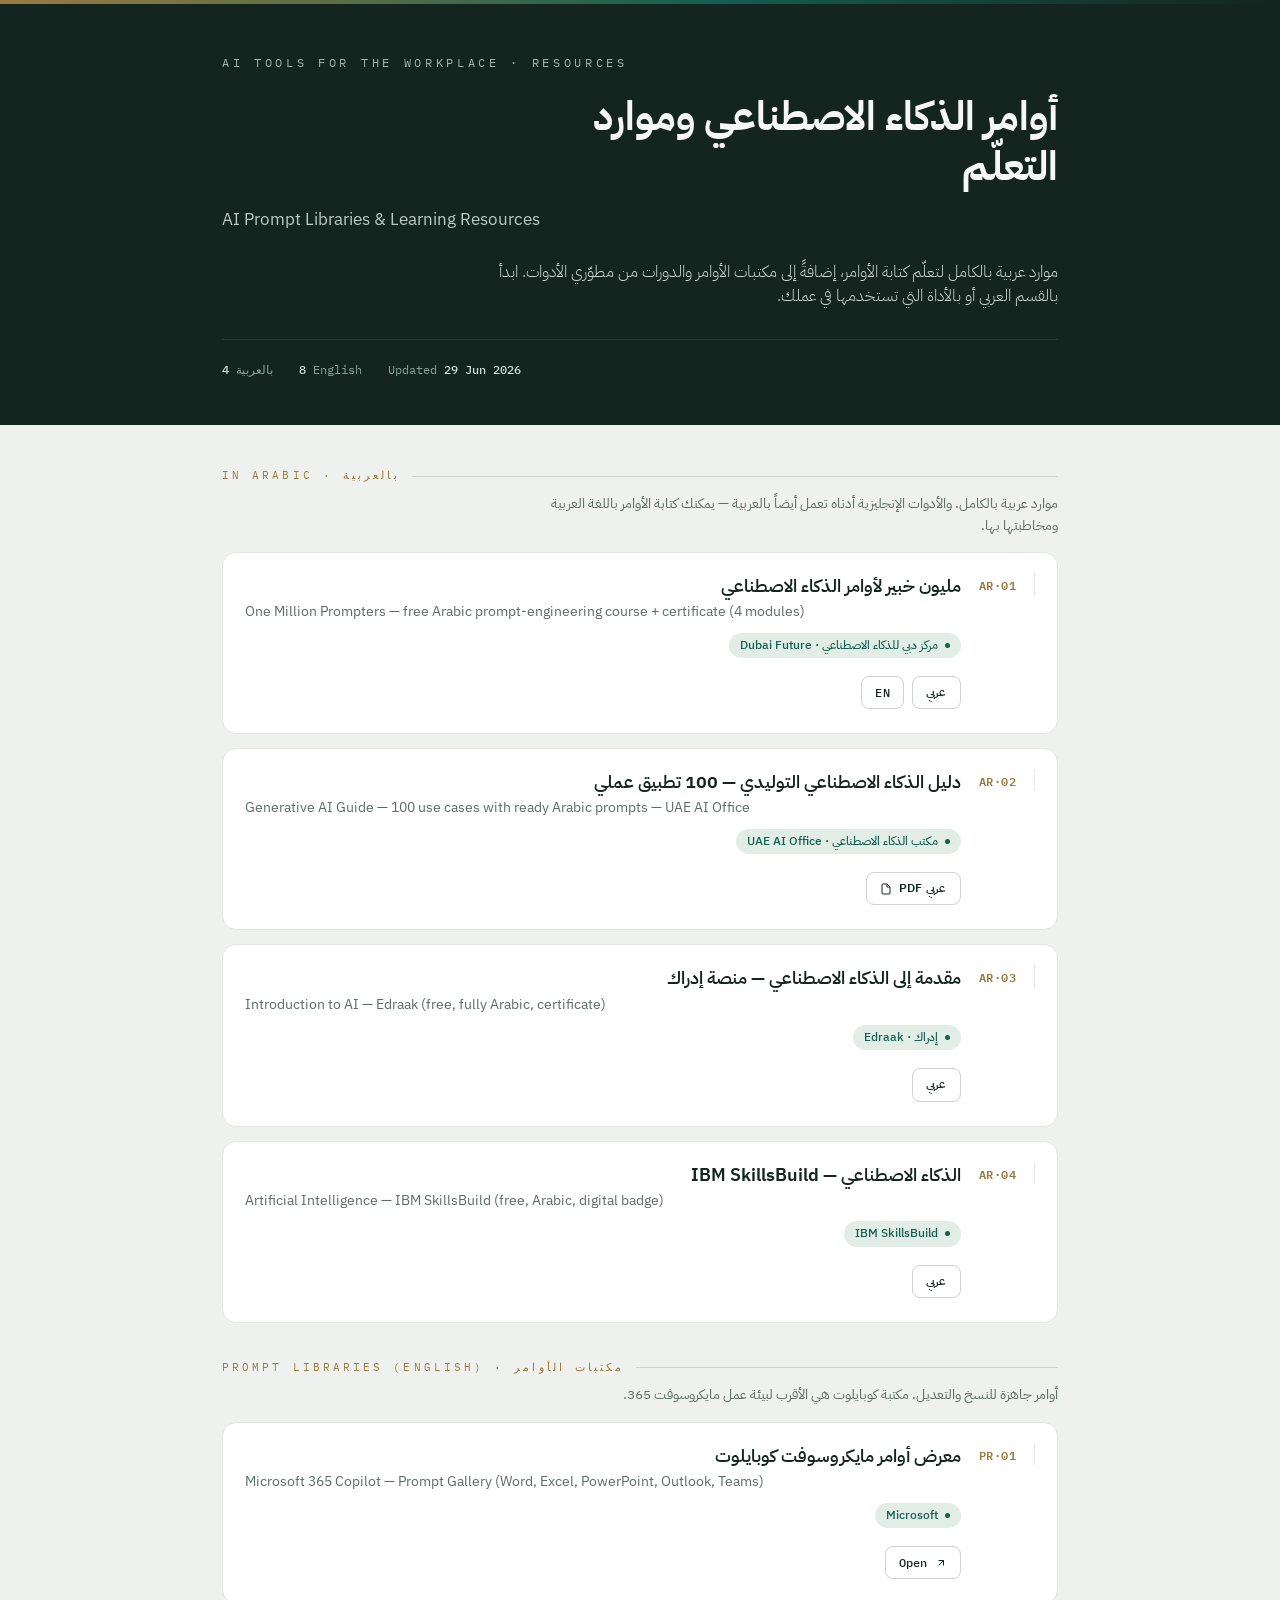
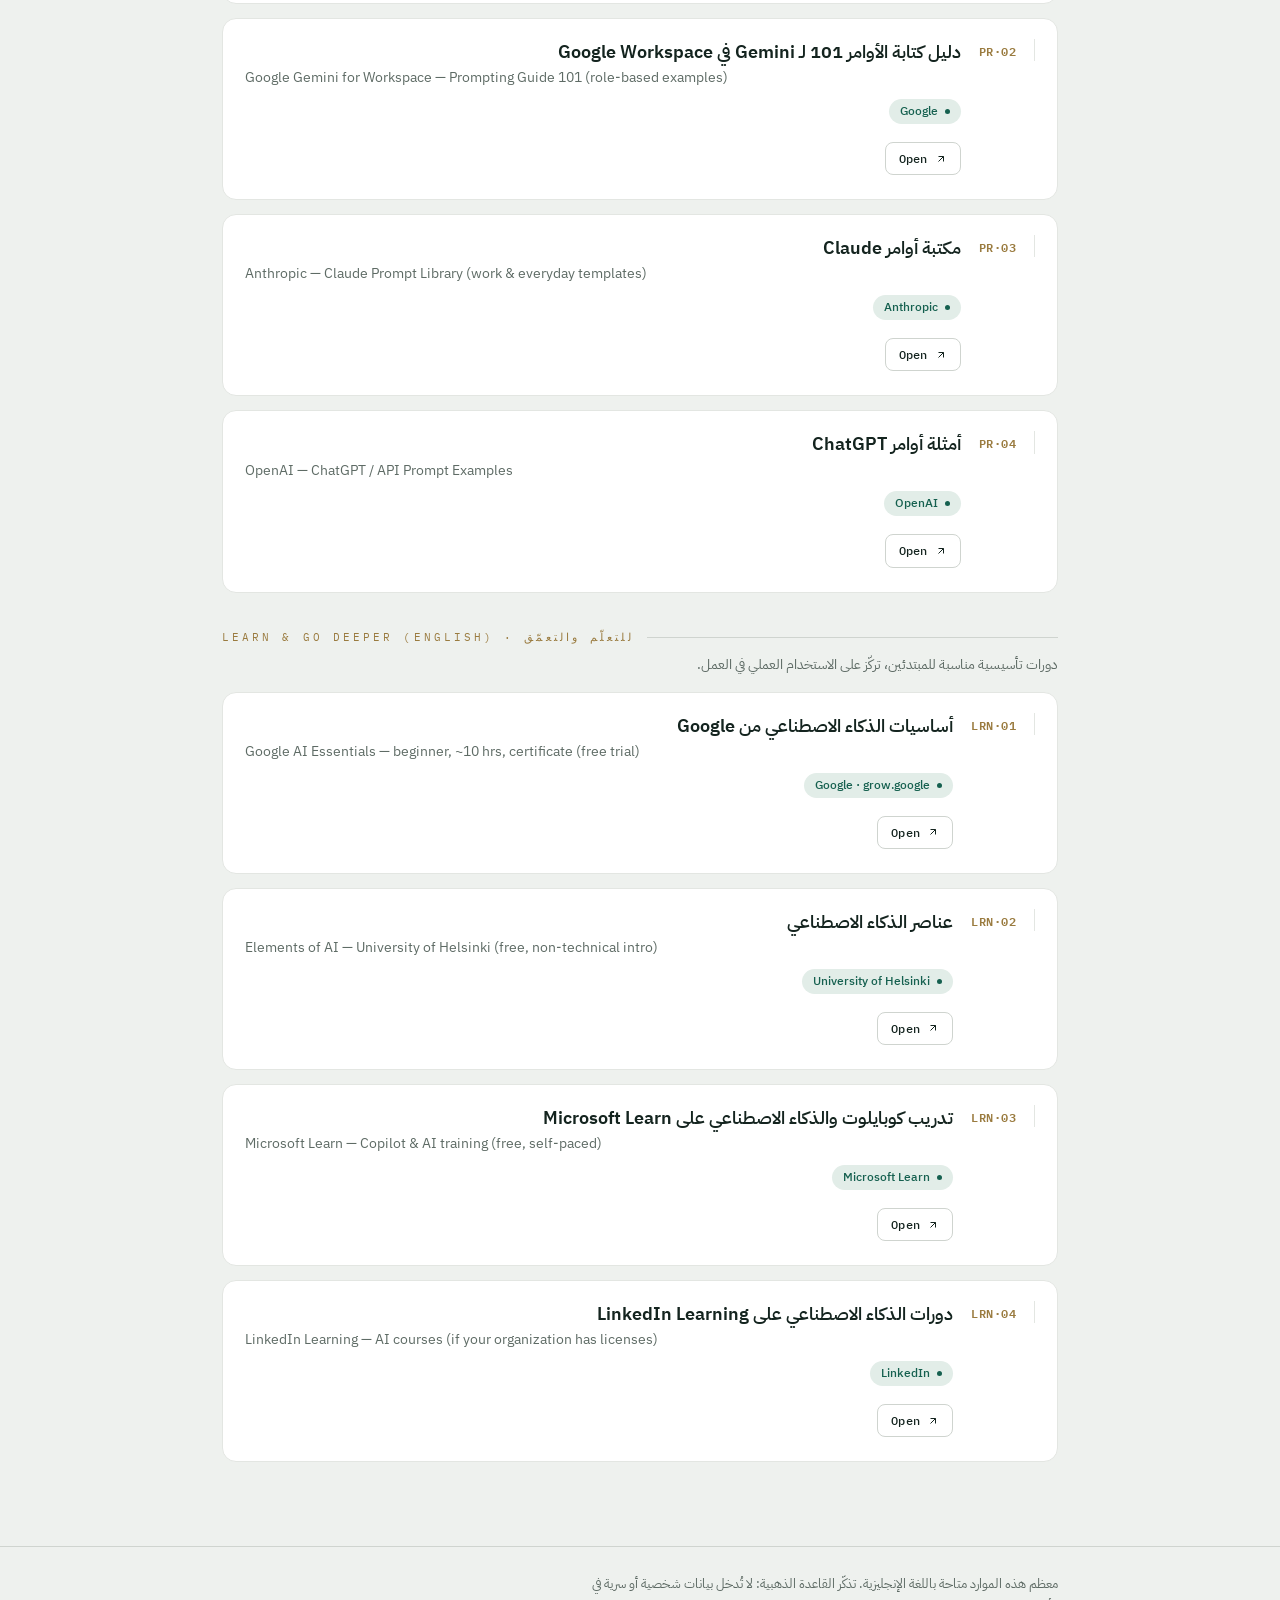
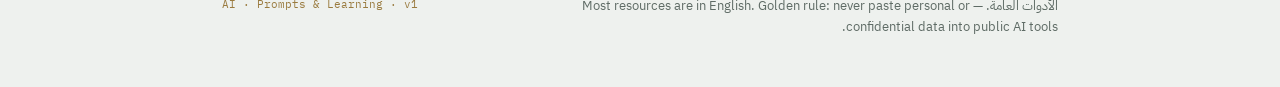
==== ai-prompts-learning.html @ 6029c6d7 "Add files via upload" ====
<!DOCTYPE html>
<html lang="ar" dir="rtl">
<head>
<meta charset="UTF-8">
<meta name="viewport" content="width=device-width, initial-scale=1.0">
<title>أوامر الذكاء الاصطناعي وموارد التعلّم</title>
<link rel="preconnect" href="https://fonts.googleapis.com">
<link rel="preconnect" href="https://fonts.gstatic.com" crossorigin>
<link href="https://fonts.googleapis.com/css2?family=IBM+Plex+Sans+Arabic:wght@300;400;500;600;700&family=IBM+Plex+Sans:wght@400;500;600&family=IBM+Plex+Mono:wght@500;600&display=swap" rel="stylesheet">
<style>
  :root{
    --ink:#14241f; --paper:#eef1ee; --card:#ffffff;
    --accent:#15604f; --accent-soft:#e2ede8; --brass:#9a7b3f;
    --muted:#5e6b65; --line:#e3e6e2; --line-strong:#cfd4cf; --radius:14px;
    --ar:"IBM Plex Sans Arabic", system-ui, sans-serif;
    --en:"IBM Plex Sans", system-ui, sans-serif;
    --mono:"IBM Plex Mono", ui-monospace, monospace;
  }
  *{box-sizing:border-box;margin:0;padding:0}
  body{font-family:var(--ar);background:var(--paper);color:var(--ink);line-height:1.6;-webkit-font-smoothing:antialiased}
  .wrap{max-width:880px;margin:0 auto;padding:0 22px}

  header.top{background:var(--ink);color:#f4f7f5;padding:54px 0 46px;position:relative;overflow:hidden}
  header.top::before{content:"";position:absolute;inset:0 0 auto 0;height:4px;
    background:linear-gradient(90deg,var(--brass) 0%,var(--accent) 55%,transparent 100%)}
  .kicker{font-family:var(--mono);font-size:11.5px;letter-spacing:.32em;text-transform:uppercase;color:#9fb6ad;margin-bottom:20px;direction:ltr}
  header.top h1{font-weight:700;font-size:clamp(26px,5.4vw,40px);line-height:1.25;max-width:20ch}
  header.top .sub{font-family:var(--en);direction:ltr;font-size:clamp(14px,2.4vw,17px);color:#bcccc5;font-weight:400;margin-top:14px}
  header.top p.lede{margin-top:26px;max-width:60ch;color:#cdd8d3;font-size:15.5px;font-weight:300}
  .meta-row{margin-top:30px;display:flex;flex-wrap:wrap;gap:10px 26px;align-items:center;
    font-family:var(--mono);font-size:12px;color:#88a39a;direction:ltr;border-top:1px solid rgba(255,255,255,.10);padding-top:20px}
  .meta-row b{color:#cfe0da;font-weight:500}

  main{padding:42px 0 70px}
  .grouplabel{font-family:var(--mono);font-size:11px;letter-spacing:.28em;text-transform:uppercase;color:var(--brass);
    margin:36px 0 14px;display:flex;align-items:center;gap:12px;direction:ltr}
  .grouplabel::after{content:"";flex:1;height:1px;background:var(--line-strong)}
  .grouplabel:first-child{margin-top:0}
  .groupnote{font-size:13.5px;color:var(--muted);margin:-6px 0 16px;max-width:64ch}

  .item{background:var(--card);border:1px solid var(--line);border-radius:var(--radius);padding:20px 22px;margin-bottom:14px;
    display:grid;grid-template-columns:auto 1fr;gap:4px 18px;position:relative;
    transition:border-color .18s ease, box-shadow .18s ease, transform .18s ease}
  .item:hover{border-color:var(--line-strong);box-shadow:0 6px 22px -14px rgba(20,36,31,.4);transform:translateY(-1px)}
  .ref{grid-row:1 / span 3;font-family:var(--mono);font-size:12px;font-weight:600;color:var(--brass);direction:ltr;letter-spacing:.04em;
    border-inline-end:1px solid var(--line);padding-inline-end:18px;align-self:start;white-space:nowrap;padding-top:3px}
  .titles{min-width:0}
  .t-ar{font-weight:600;font-size:18px;line-height:1.4;color:var(--ink)}
  .t-en{font-family:var(--en);direction:ltr;font-size:13.5px;color:var(--muted);margin-top:3px;font-weight:400}
  .issuer{margin-top:10px;display:inline-flex;align-items:center;gap:7px;font-size:12px;color:var(--accent);
    background:var(--accent-soft);padding:3px 11px;border-radius:100px;font-weight:500}
  .issuer .dot{width:5px;height:5px;border-radius:50%;background:var(--accent)}

  .links{grid-column:2;display:flex;flex-wrap:wrap;gap:8px;margin-top:14px}
  a.lnk{text-decoration:none;font-family:var(--mono);font-size:12px;font-weight:500;letter-spacing:.02em;color:var(--ink);
    border:1px solid var(--line-strong);border-radius:8px;padding:6px 13px;display:inline-flex;align-items:center;gap:7px;direction:ltr;
    transition:background .15s ease,color .15s ease,border-color .15s ease}
  a.lnk:hover,a.lnk:focus-visible{background:var(--accent);color:#fff;border-color:var(--accent)}
  a.lnk svg{width:12px;height:12px;flex:none}
  a:focus-visible{outline:2px solid var(--accent);outline-offset:3px}

  footer{border-top:1px solid var(--line-strong);padding:26px 0 50px;color:var(--muted);font-size:12.5px}
  footer .wrap{display:flex;flex-wrap:wrap;gap:8px 18px;justify-content:space-between;align-items:center}
  footer .note{max-width:60ch;line-height:1.7}
  footer .mono{font-family:var(--mono);font-size:11px;color:var(--brass);direction:ltr}

  @media (max-width:560px){
    .item{grid-template-columns:1fr;gap:2px}
    .ref{grid-row:auto;border-inline-end:none;border-bottom:1px solid var(--line);padding-inline-end:0;padding-bottom:8px;margin-bottom:8px}
    .links{grid-column:1}
  }
  @media (prefers-reduced-motion:reduce){*{transition:none!important}}
</style>
</head>
<body>

<header class="top">
  <div class="wrap">
    <div class="kicker">AI Tools for the Workplace · Resources</div>
    <h1>أوامر الذكاء الاصطناعي وموارد التعلّم</h1>
    <div class="sub">AI Prompt Libraries &amp; Learning Resources</div>
    <p class="lede">موارد عربية بالكامل لتعلّم كتابة الأوامر، إضافةً إلى مكتبات الأوامر والدورات من مطوّري الأدوات. ابدأ بالقسم العربي أو بالأداة التي تستخدمها في عملك.</p>
    <div class="meta-row">
      <span><b>4</b> بالعربية</span>
      <span><b>8</b> English</span>
      <span>Updated <b>29 Jun 2026</b></span>
    </div>
  </div>
</header>

<main>
  <div class="wrap">

    <!-- ============ ARABIC ============ -->
    <div class="grouplabel">In Arabic · بالعربية</div>
    <p class="groupnote">موارد عربية بالكامل. والأدوات الإنجليزية أدناه تعمل أيضاً بالعربية — يمكنك كتابة الأوامر باللغة العربية ومخاطبتها بها.</p>

    <!-- AR·01 -->
    <article class="item">
      <div class="ref">AR&middot;01</div>
      <div class="titles">
        <div class="t-ar">مليون خبير لأوامر الذكاء الاصطناعي</div>
        <div class="t-en">One Million Prompters — free Arabic prompt-engineering course + certificate (4 modules)</div>
        <span class="issuer"><span class="dot"></span>مركز دبي للذكاء الاصطناعي · Dubai Future</span>
      </div>
      <div class="links">
        <a class="lnk" href="https://dub.ai/ar/omp-ar" target="_blank" rel="noopener"><span style="font-family:var(--ar);font-weight:600">عربي</span></a>
        <a class="lnk" href="https://dub.ai/en/omp" target="_blank" rel="noopener">EN</a>
      </div>
    </article>

    <!-- AR·02 -->
    <article class="item">
      <div class="ref">AR&middot;02</div>
      <div class="titles">
        <div class="t-ar">دليل الذكاء الاصطناعي التوليدي — 100 تطبيق عملي</div>
        <div class="t-en">Generative AI Guide — 100 use cases with ready Arabic prompts — UAE AI Office</div>
        <span class="issuer"><span class="dot"></span>مكتب الذكاء الاصطناعي · UAE AI Office</span>
      </div>
      <div class="links">
        <a class="lnk" href="https://ai.gov.ae/wp-content/uploads/2023/04/406.-Generative-AI-Guide_ver1-AR.pdf" target="_blank" rel="noopener"><svg viewBox="0 0 24 24" fill="none" stroke="currentColor" stroke-width="2"><path d="M14 2H6a2 2 0 0 0-2 2v16a2 2 0 0 0 2 2h12a2 2 0 0 0 2-2V8z"/><path d="M14 2v6h6"/></svg><span style="font-family:var(--ar);font-weight:600">PDF عربي</span></a>
      </div>
    </article>

    <!-- AR·03 -->
    <article class="item">
      <div class="ref">AR&middot;03</div>
      <div class="titles">
        <div class="t-ar">مقدمة إلى الذكاء الاصطناعي — منصة إدراك</div>
        <div class="t-en">Introduction to AI — Edraak (free, fully Arabic, certificate)</div>
        <span class="issuer"><span class="dot"></span>إدراك · Edraak</span>
      </div>
      <div class="links">
        <a class="lnk" href="https://www.edraak.org/programs/course/arin-vt3_2018/" target="_blank" rel="noopener"><span style="font-family:var(--ar);font-weight:600">عربي</span></a>
      </div>
    </article>

    <!-- AR·04 -->
    <article class="item">
      <div class="ref">AR&middot;04</div>
      <div class="titles">
        <div class="t-ar">الذكاء الاصطناعي — IBM SkillsBuild</div>
        <div class="t-en">Artificial Intelligence — IBM SkillsBuild (free, Arabic, digital badge)</div>
        <span class="issuer"><span class="dot"></span>IBM SkillsBuild</span>
      </div>
      <div class="links">
        <a class="lnk" href="https://skillsbuild.org/ar/students/course-catalog/artificial-intelligence" target="_blank" rel="noopener"><span style="font-family:var(--ar);font-weight:600">عربي</span></a>
      </div>
    </article>

    <!-- ============ PROMPT LIBRARIES ============ -->
    <div class="grouplabel">Prompt Libraries (English) · مكتبات الأوامر</div>
    <p class="groupnote">أوامر جاهزة للنسخ والتعديل. مكتبة كوبايلوت هي الأقرب لبيئة عمل مايكروسوفت 365.</p>

    <!-- PR·01 -->
    <article class="item">
      <div class="ref">PR&middot;01</div>
      <div class="titles">
        <div class="t-ar">معرض أوامر مايكروسوفت كوبايلوت</div>
        <div class="t-en">Microsoft 365 Copilot — Prompt Gallery (Word, Excel, PowerPoint, Outlook, Teams)</div>
        <span class="issuer"><span class="dot"></span>Microsoft</span>
      </div>
      <div class="links">
        <a class="lnk" href="https://m365.cloud.microsoft/copilot-prompts" target="_blank" rel="noopener">Open<svg viewBox="0 0 24 24" fill="none" stroke="currentColor" stroke-width="2"><path d="M7 17 17 7M7 7h10v10"/></svg></a>
      </div>
    </article>

    <!-- PR·02 -->
    <article class="item">
      <div class="ref">PR&middot;02</div>
      <div class="titles">
        <div class="t-ar">دليل كتابة الأوامر 101 لـ Gemini في Google Workspace</div>
        <div class="t-en">Google Gemini for Workspace — Prompting Guide 101 (role-based examples)</div>
        <span class="issuer"><span class="dot"></span>Google</span>
      </div>
      <div class="links">
        <a class="lnk" href="https://workspace.google.com/learning/content/gemini-prompt-guide" target="_blank" rel="noopener">Open<svg viewBox="0 0 24 24" fill="none" stroke="currentColor" stroke-width="2"><path d="M7 17 17 7M7 7h10v10"/></svg></a>
      </div>
    </article>

    <!-- PR·03 -->
    <article class="item">
      <div class="ref">PR&middot;03</div>
      <div class="titles">
        <div class="t-ar">مكتبة أوامر Claude</div>
        <div class="t-en">Anthropic — Claude Prompt Library (work &amp; everyday templates)</div>
        <span class="issuer"><span class="dot"></span>Anthropic</span>
      </div>
      <div class="links">
        <a class="lnk" href="https://docs.anthropic.com/claude/prompt-library" target="_blank" rel="noopener">Open<svg viewBox="0 0 24 24" fill="none" stroke="currentColor" stroke-width="2"><path d="M7 17 17 7M7 7h10v10"/></svg></a>
      </div>
    </article>

    <!-- PR·04 -->
    <article class="item">
      <div class="ref">PR&middot;04</div>
      <div class="titles">
        <div class="t-ar">أمثلة أوامر ChatGPT</div>
        <div class="t-en">OpenAI — ChatGPT / API Prompt Examples</div>
        <span class="issuer"><span class="dot"></span>OpenAI</span>
      </div>
      <div class="links">
        <a class="lnk" href="https://platform.openai.com/examples" target="_blank" rel="noopener">Open<svg viewBox="0 0 24 24" fill="none" stroke="currentColor" stroke-width="2"><path d="M7 17 17 7M7 7h10v10"/></svg></a>
      </div>
    </article>

    <!-- ============ LEARN ============ -->
    <div class="grouplabel">Learn &amp; Go Deeper (English) · للتعلّم والتعمّق</div>
    <p class="groupnote">دورات تأسيسية مناسبة للمبتدئين، تركّز على الاستخدام العملي في العمل.</p>

    <!-- LRN·01 -->
    <article class="item">
      <div class="ref">LRN&middot;01</div>
      <div class="titles">
        <div class="t-ar">أساسيات الذكاء الاصطناعي من Google</div>
        <div class="t-en">Google AI Essentials — beginner, ~10 hrs, certificate (free trial)</div>
        <span class="issuer"><span class="dot"></span>Google · grow.google</span>
      </div>
      <div class="links">
        <a class="lnk" href="https://grow.google/ai-essentials/" target="_blank" rel="noopener">Open<svg viewBox="0 0 24 24" fill="none" stroke="currentColor" stroke-width="2"><path d="M7 17 17 7M7 7h10v10"/></svg></a>
      </div>
    </article>

    <!-- LRN·02 -->
    <article class="item">
      <div class="ref">LRN&middot;02</div>
      <div class="titles">
        <div class="t-ar">عناصر الذكاء الاصطناعي</div>
        <div class="t-en">Elements of AI — University of Helsinki (free, non-technical intro)</div>
        <span class="issuer"><span class="dot"></span>University of Helsinki</span>
      </div>
      <div class="links">
        <a class="lnk" href="https://www.elementsofai.com/" target="_blank" rel="noopener">Open<svg viewBox="0 0 24 24" fill="none" stroke="currentColor" stroke-width="2"><path d="M7 17 17 7M7 7h10v10"/></svg></a>
      </div>
    </article>

    <!-- LRN·03 -->
    <article class="item">
      <div class="ref">LRN&middot;03</div>
      <div class="titles">
        <div class="t-ar">تدريب كوبايلوت والذكاء الاصطناعي على Microsoft Learn</div>
        <div class="t-en">Microsoft Learn — Copilot &amp; AI training (free, self-paced)</div>
        <span class="issuer"><span class="dot"></span>Microsoft Learn</span>
      </div>
      <div class="links">
        <a class="lnk" href="https://learn.microsoft.com/training/" target="_blank" rel="noopener">Open<svg viewBox="0 0 24 24" fill="none" stroke="currentColor" stroke-width="2"><path d="M7 17 17 7M7 7h10v10"/></svg></a>
      </div>
    </article>

    <!-- LRN·04 -->
    <article class="item">
      <div class="ref">LRN&middot;04</div>
      <div class="titles">
        <div class="t-ar">دورات الذكاء الاصطناعي على LinkedIn Learning</div>
        <div class="t-en">LinkedIn Learning — AI courses (if your organization has licenses)</div>
        <span class="issuer"><span class="dot"></span>LinkedIn</span>
      </div>
      <div class="links">
        <a class="lnk" href="https://www.linkedin.com/learning/" target="_blank" rel="noopener">Open<svg viewBox="0 0 24 24" fill="none" stroke="currentColor" stroke-width="2"><path d="M7 17 17 7M7 7h10v10"/></svg></a>
      </div>
    </article>

  </div>
</main>

<footer>
  <div class="wrap">
    <div class="note">معظم هذه الموارد متاحة باللغة الإنجليزية. تذكّر القاعدة الذهبية: لا تُدخل بيانات شخصية أو سرية في الأدوات العامة. — Most resources are in English. Golden rule: never paste personal or confidential data into public AI tools.</div>
    <div class="mono">AI · Prompts &amp; Learning · v1</div>
  </div>
</footer>

</body>
</html>
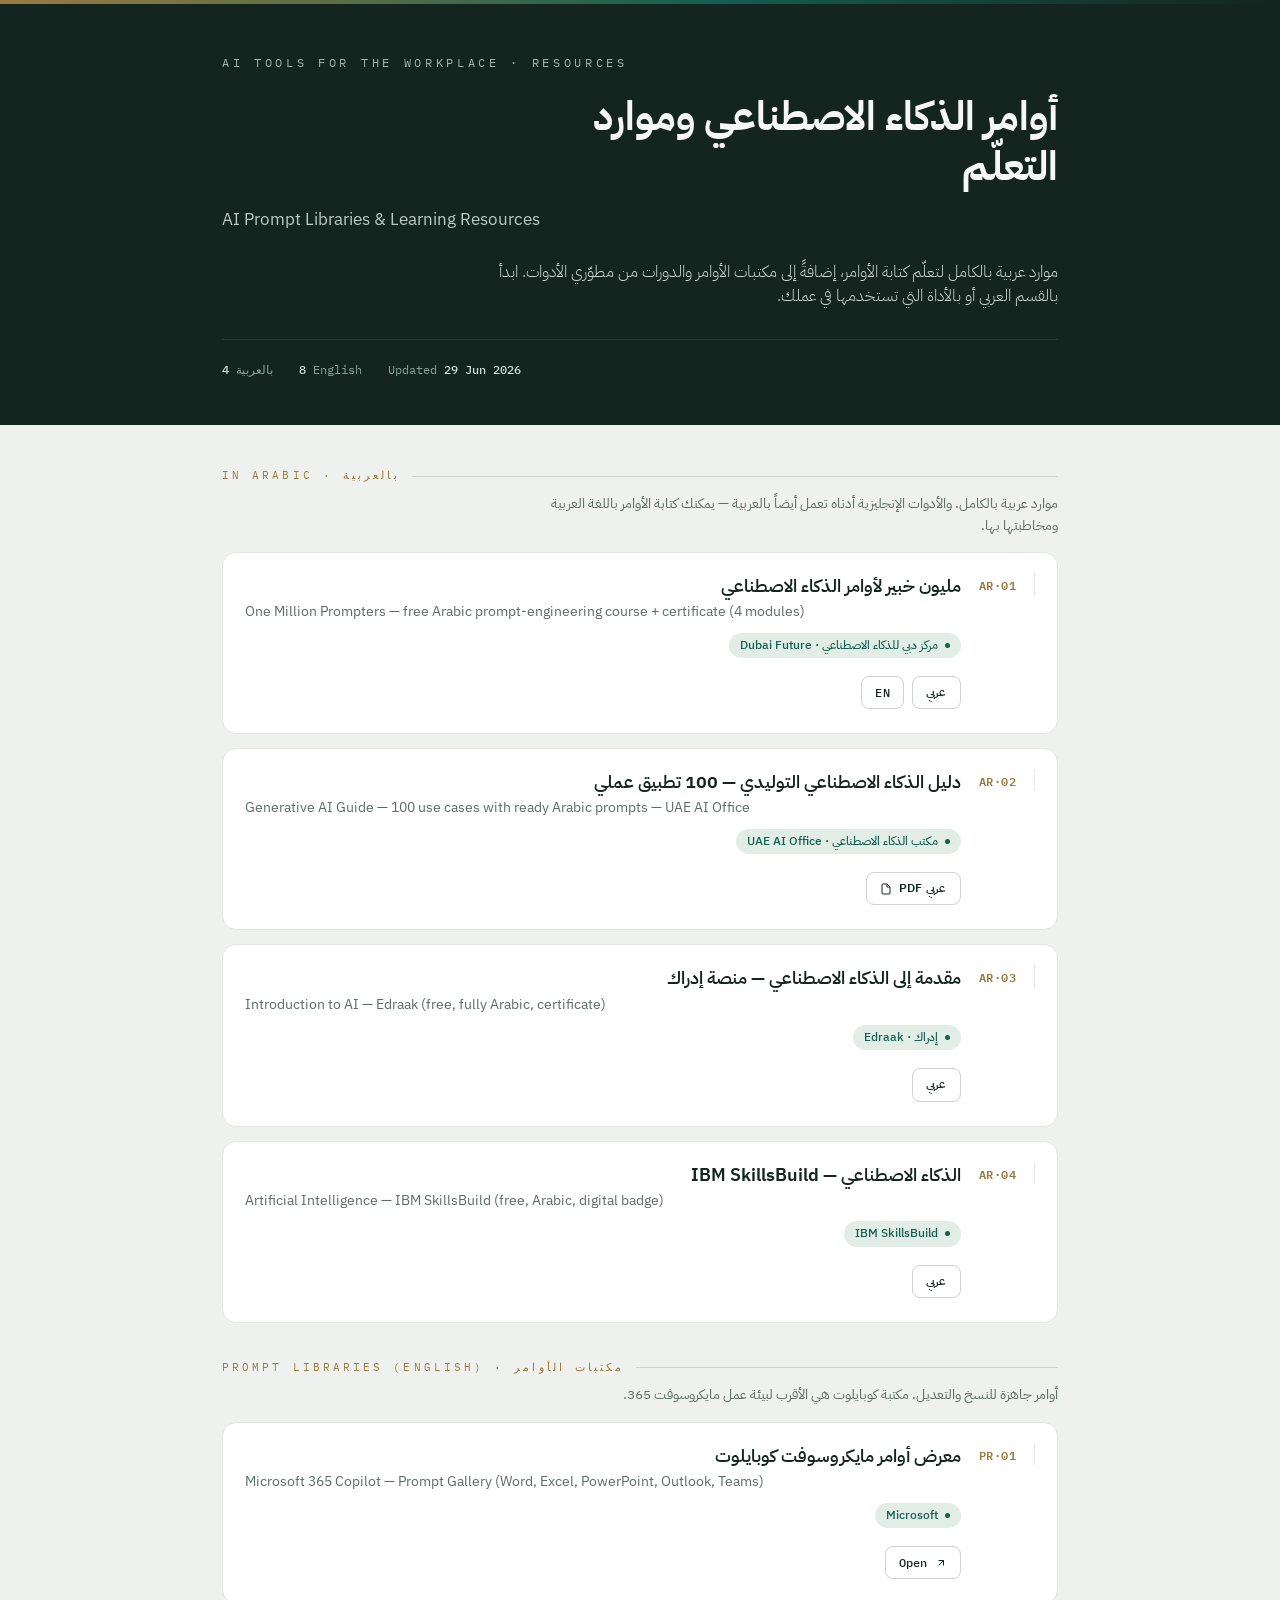
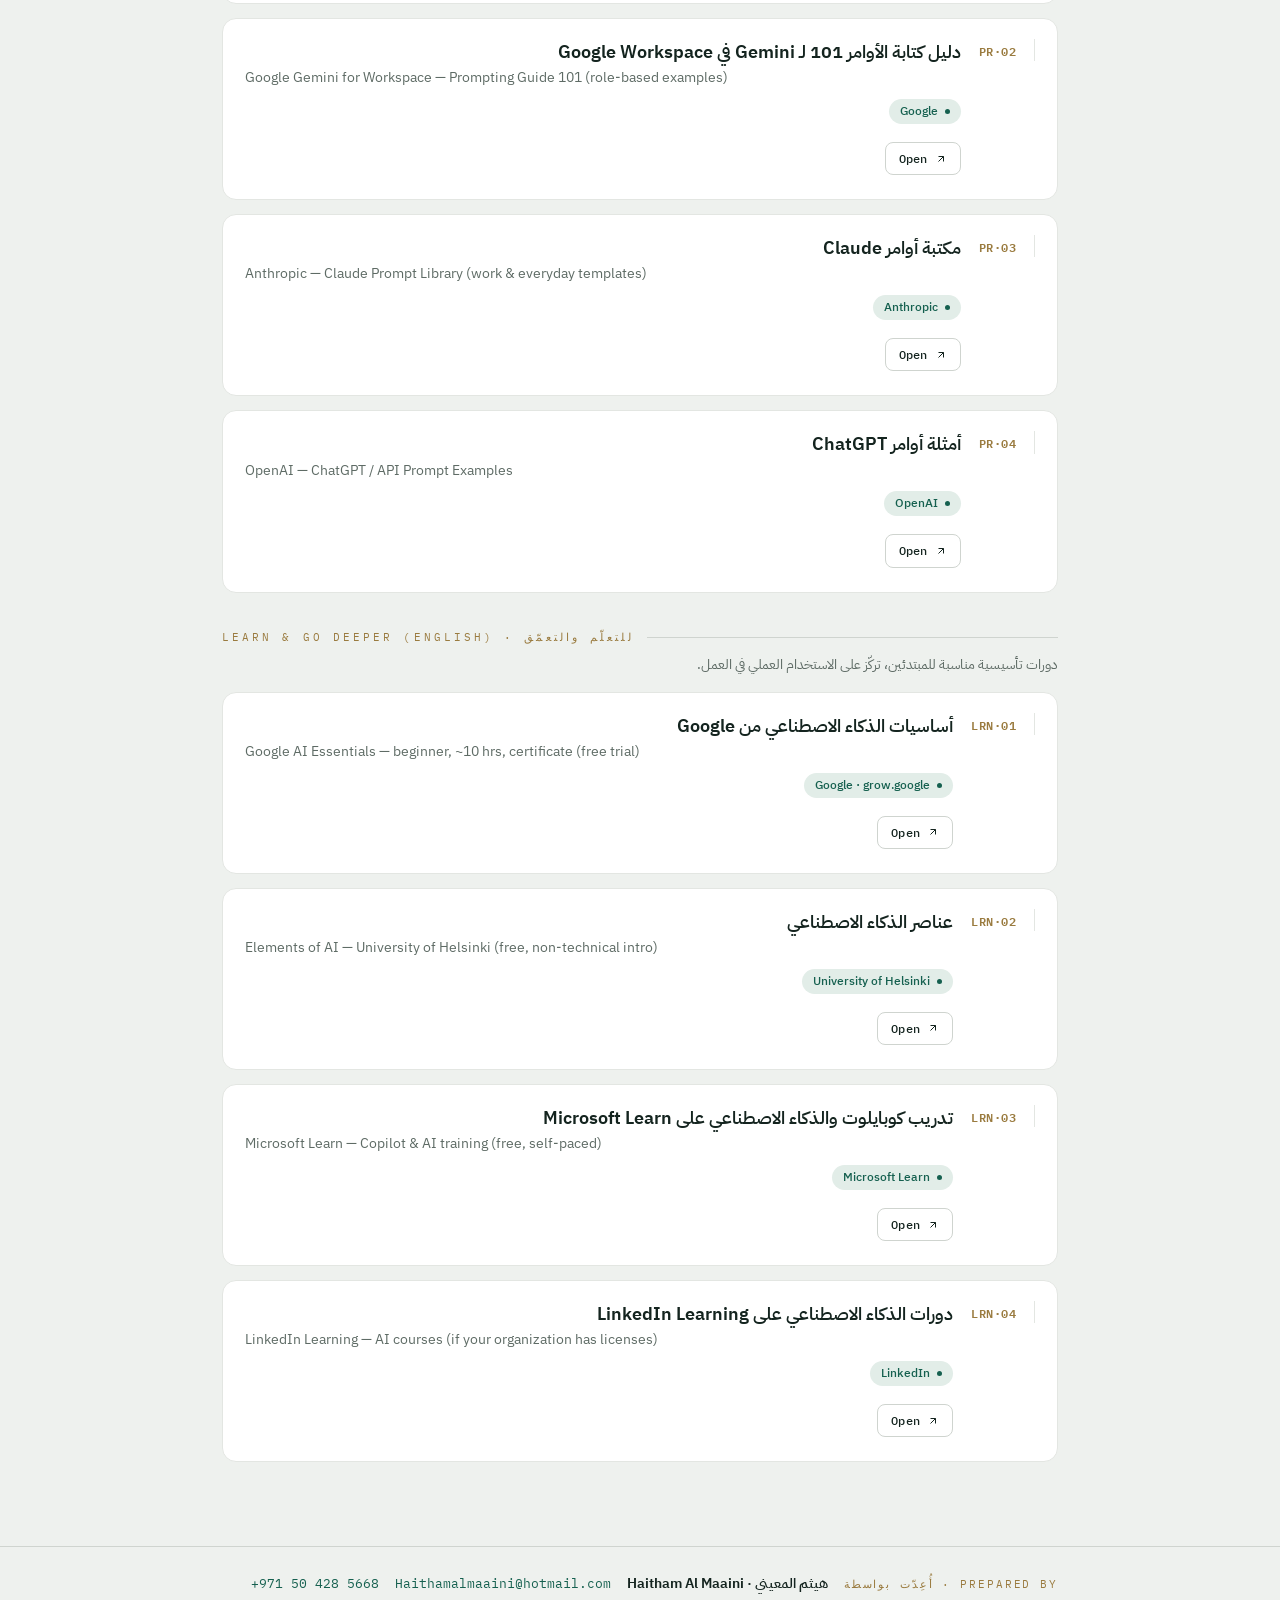
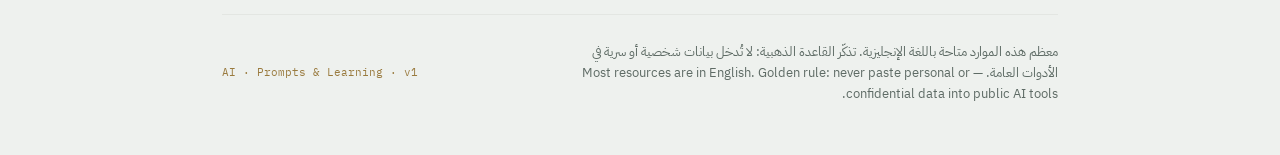
==== commit 9745343a: "Add "prepared by" contact block to all page footers Bilingual credit line with clickable tel: and ma" ====
--- a/ai-prompts-learning.html
+++ b/ai-prompts-learning.html
@@ -63,8 +63,16 @@
   footer .wrap{display:flex;flex-wrap:wrap;gap:8px 18px;justify-content:space-between;align-items:center}
   footer .note{max-width:60ch;line-height:1.7}
   footer .mono{font-family:var(--mono);font-size:11px;color:var(--brass);direction:ltr}
+  .prepared{flex-basis:100%;display:flex;flex-wrap:wrap;align-items:baseline;gap:6px 16px;
+    padding-bottom:18px;margin-bottom:18px;border-bottom:1px solid var(--line)}
+  .prepared .pb-label{font-family:var(--mono);font-size:10.5px;letter-spacing:.18em;text-transform:uppercase;color:var(--brass);direction:ltr}
+  .prepared .pb-name{font-weight:600;font-size:14px;color:var(--ink)}
+  .prepared .pb-contacts{display:flex;flex-wrap:wrap;gap:6px 16px;direction:ltr;font-family:var(--mono);font-size:12.5px;margin-inline-start:auto}
+  .prepared .pb-contacts a{color:var(--accent);text-decoration:none;border-bottom:1px solid transparent;transition:border-color .15s}
+  .prepared .pb-contacts a:hover,.prepared .pb-contacts a:focus-visible{border-color:var(--accent)}
 
   @media (max-width:560px){
+    .prepared .pb-contacts{margin-inline-start:0}
     .item{grid-template-columns:1fr;gap:2px}
     .ref{grid-row:auto;border-inline-end:none;border-bottom:1px solid var(--line);padding-inline-end:0;padding-bottom:8px;margin-bottom:8px}
     .links{grid-column:1}
@@ -265,6 +273,14 @@
 
 <footer>
   <div class="wrap">
+    <div class="prepared">
+      <span class="pb-label">أُعِدّت بواسطة · Prepared by</span>
+      <span class="pb-name">هيثم المعيني · Haitham Al Maaini</span>
+      <span class="pb-contacts">
+        <a href="tel:+971504285668">+971 50 428 5668</a>
+        <a href="mailto:Haithamalmaaini@hotmail.com">Haithamalmaaini@hotmail.com</a>
+      </span>
+    </div>
     <div class="note">معظم هذه الموارد متاحة باللغة الإنجليزية. تذكّر القاعدة الذهبية: لا تُدخل بيانات شخصية أو سرية في الأدوات العامة. — Most resources are in English. Golden rule: never paste personal or confidential data into public AI tools.</div>
     <div class="mono">AI · Prompts &amp; Learning · v1</div>
   </div>
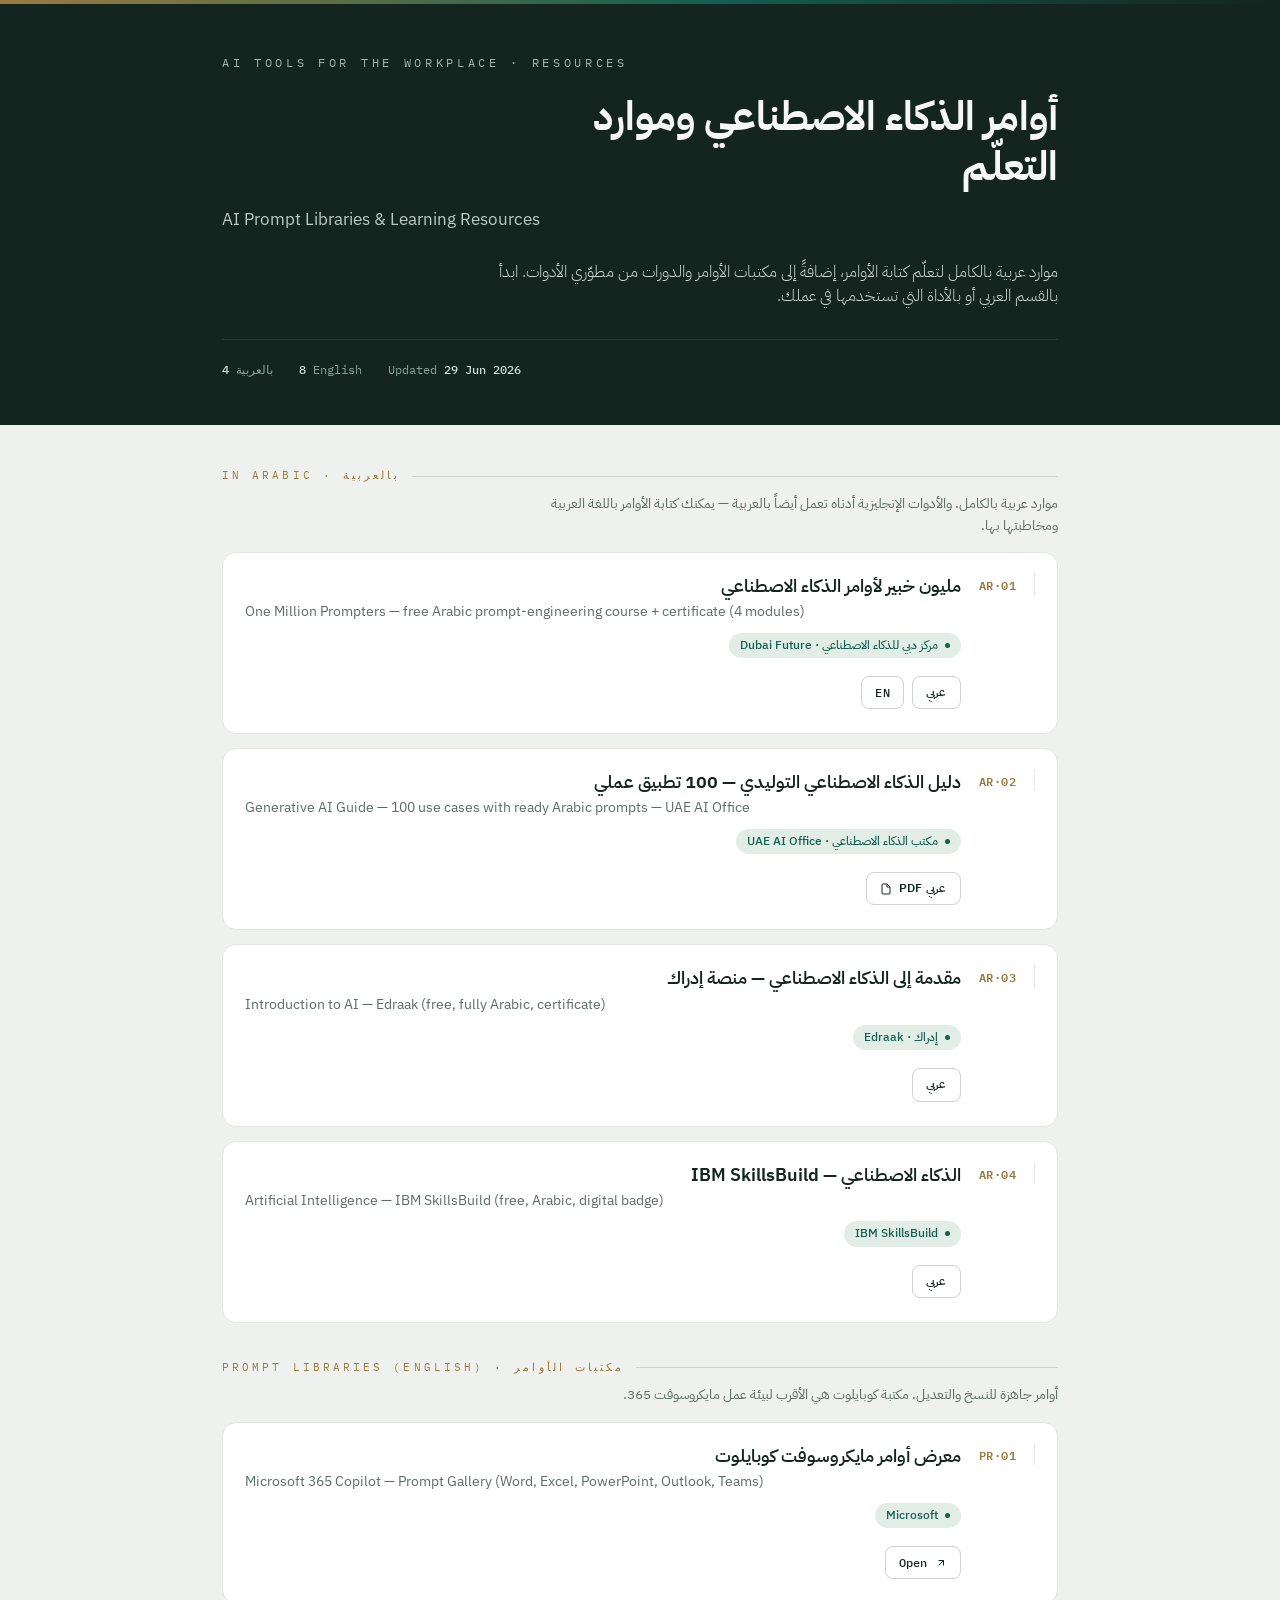
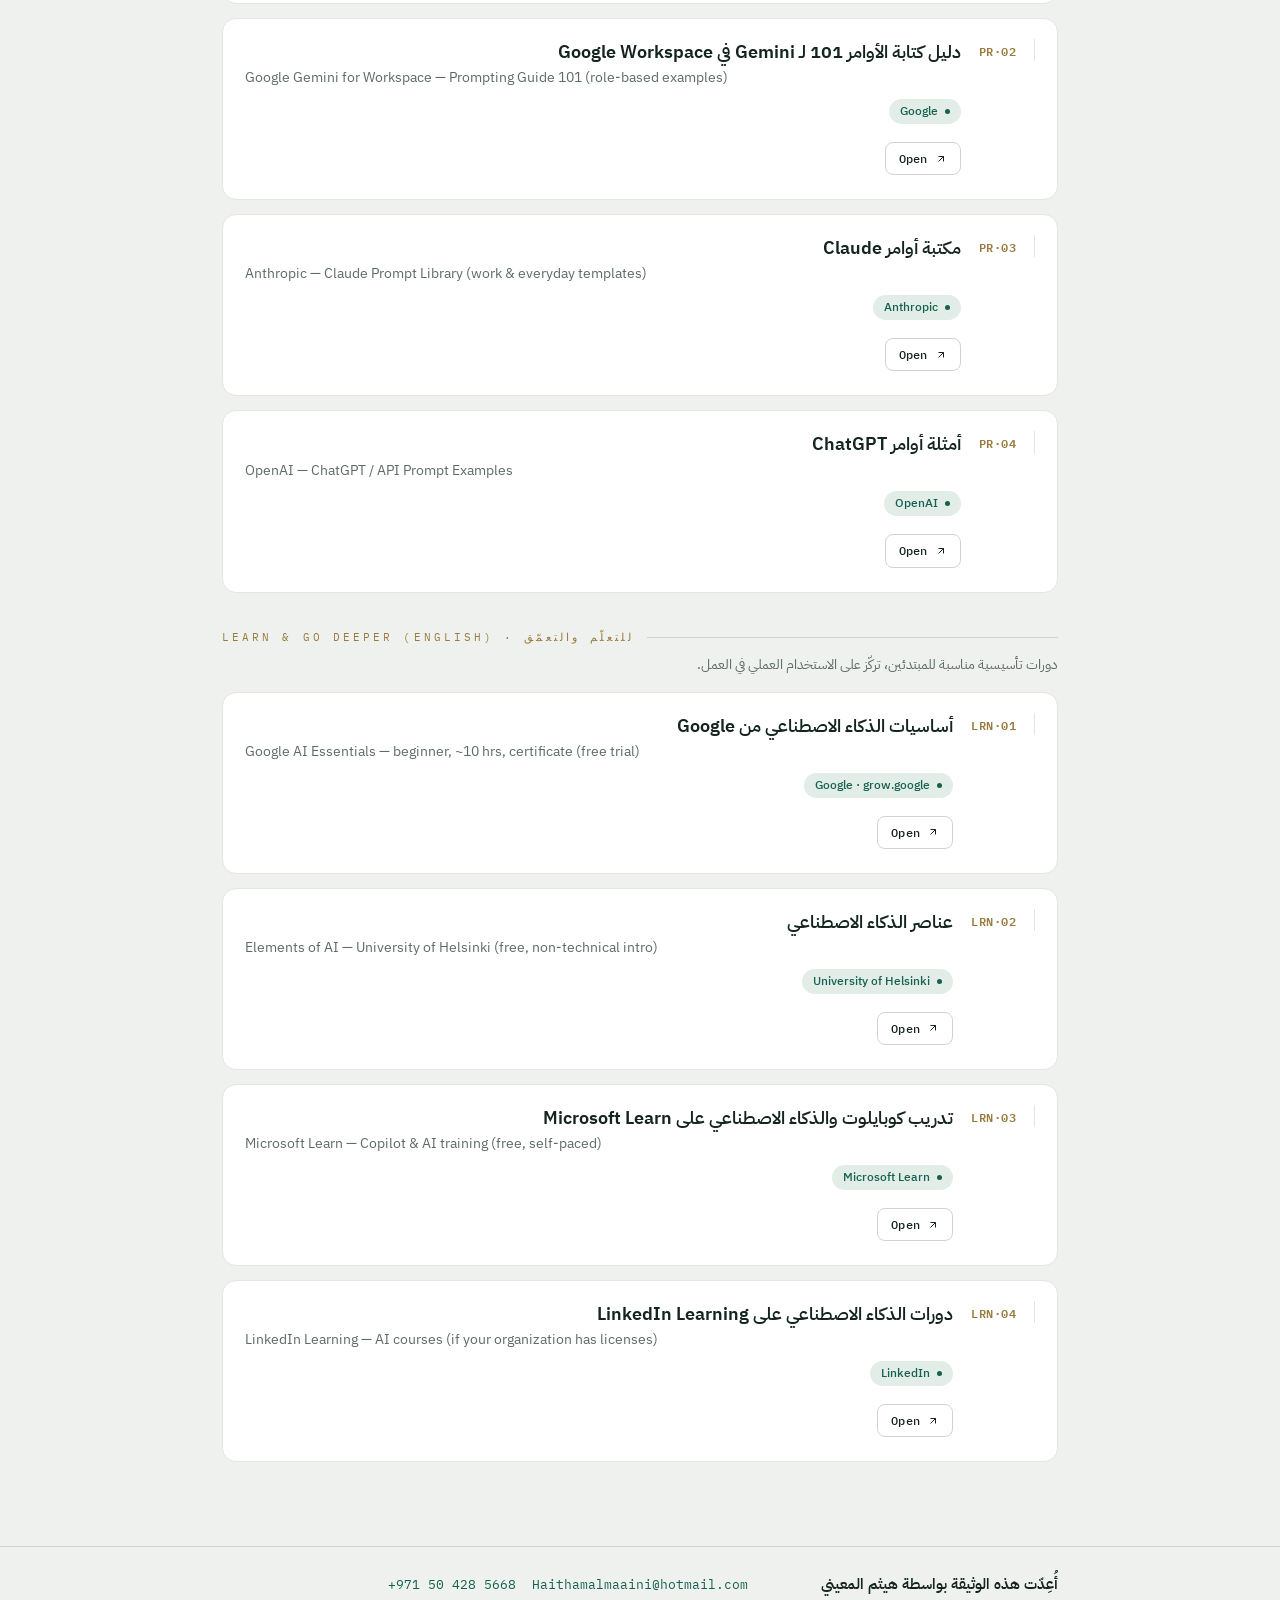
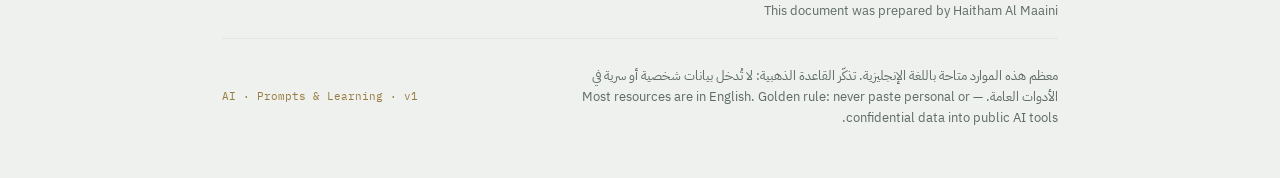
==== commit 73a881c6: "Make footer credit fully bilingual (Arabic + English sentences) Show the "prepared by" note as a ful" ====
--- a/ai-prompts-learning.html
+++ b/ai-prompts-learning.html
@@ -65,8 +65,9 @@
   footer .mono{font-family:var(--mono);font-size:11px;color:var(--brass);direction:ltr}
   .prepared{flex-basis:100%;display:flex;flex-wrap:wrap;align-items:baseline;gap:6px 16px;
     padding-bottom:18px;margin-bottom:18px;border-bottom:1px solid var(--line)}
-  .prepared .pb-label{font-family:var(--mono);font-size:10.5px;letter-spacing:.18em;text-transform:uppercase;color:var(--brass);direction:ltr}
-  .prepared .pb-name{font-weight:600;font-size:14px;color:var(--ink)}
+  .prepared .pb-text{display:flex;flex-direction:column;gap:3px}
+  .prepared .pb-ar{font-weight:600;font-size:14.5px;color:var(--ink)}
+  .prepared .pb-en{font-family:var(--en);direction:ltr;font-size:12.5px;color:var(--muted)}
   .prepared .pb-contacts{display:flex;flex-wrap:wrap;gap:6px 16px;direction:ltr;font-family:var(--mono);font-size:12.5px;margin-inline-start:auto}
   .prepared .pb-contacts a{color:var(--accent);text-decoration:none;border-bottom:1px solid transparent;transition:border-color .15s}
   .prepared .pb-contacts a:hover,.prepared .pb-contacts a:focus-visible{border-color:var(--accent)}
@@ -274,8 +275,10 @@
 <footer>
   <div class="wrap">
     <div class="prepared">
-      <span class="pb-label">أُعِدّت بواسطة · Prepared by</span>
-      <span class="pb-name">هيثم المعيني · Haitham Al Maaini</span>
+      <div class="pb-text">
+        <span class="pb-ar">أُعِدّت هذه الوثيقة بواسطة هيثم المعيني</span>
+        <span class="pb-en">This document was prepared by Haitham Al Maaini</span>
+      </div>
       <span class="pb-contacts">
         <a href="tel:+971504285668">+971 50 428 5668</a>
         <a href="mailto:Haithamalmaaini@hotmail.com">Haithamalmaaini@hotmail.com</a>
